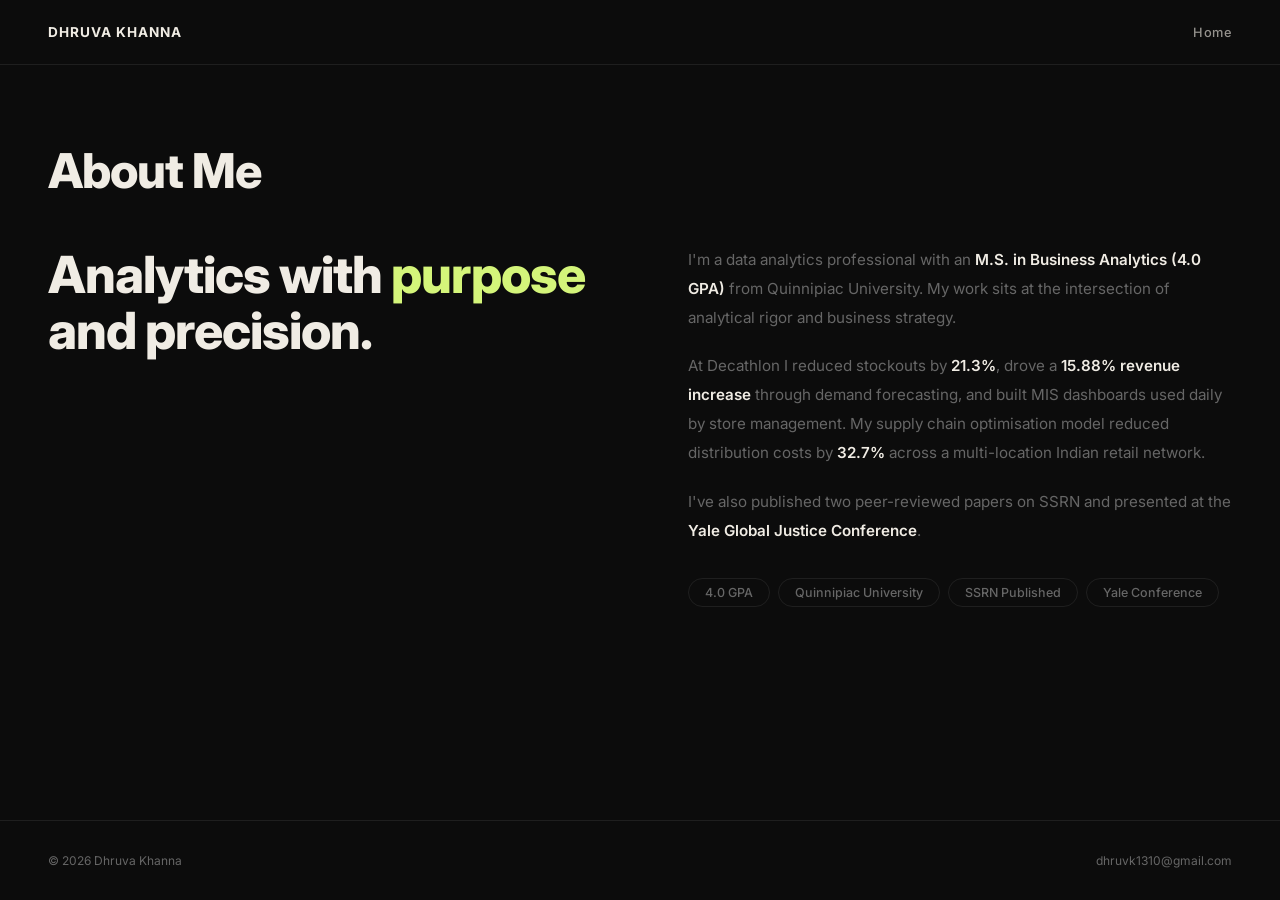
==== about.html @ 1b43ba40 "Restructure into multi-page site with home tiles" ====
<!DOCTYPE html>
<html lang="en">
<head>
  <meta charset="UTF-8" />
  <meta name="viewport" content="width=device-width, initial-scale=1.0" />
  <title>About Me | Dhruva Khanna</title>
  <link href="https://fonts.googleapis.com/css2?family=Inter:wght@300;400;500;600;700;800;900&display=swap" rel="stylesheet" />
  <link rel="stylesheet" href="styles.css" />
  <script>document.documentElement.classList.add('js');</script>
</head>
<body>

  <div id="cursor" aria-hidden="true"></div>
  <div id="cursor-ring" aria-hidden="true"></div>

  <header class="site-header">
    <a class="site-name" href="index.html">Dhruva Khanna</a>
    <nav class="site-nav" aria-label="Site"><a href="index.html">Home</a></nav>
  </header>

  <main class="page">
    <div class="page-head reveal">
      <h1 class="page-title">About Me</h1>
    </div>

    <section class="about">
      <div class="about-left reveal">
        <h2>Analytics with <em>purpose</em> and precision.</h2>
      </div>
      <div class="about-right reveal">
        <p>I'm a data analytics professional with an <strong>M.S. in Business Analytics (4.0 GPA)</strong> from Quinnipiac University. My work sits at the intersection of analytical rigor and business strategy.</p>
        <!-- TODO: the supply chain deck re-solves the model to 32.9% (₹1,36,750 a month). Decide whether to update 32.7% below to match. -->
        <p>At Decathlon I reduced stockouts by <strong>21.3%</strong>, drove a <strong>15.88% revenue increase</strong> through demand forecasting, and built MIS dashboards used daily by store management. My supply chain optimisation model reduced distribution costs by <strong>32.7%</strong> across a multi-location Indian retail network.</p>
        <p>I've also published two peer-reviewed papers on SSRN and presented at the <strong>Yale Global Justice Conference</strong>.</p>
        <ul class="about-chips" aria-label="Highlights">
          <li class="chip">4.0 GPA</li>
          <li class="chip">Quinnipiac University</li>
          <li class="chip">SSRN Published</li>
          <li class="chip">Yale Conference</li>
        </ul>
      </div>
    </section>
  </main>

  <footer>
    <span>© 2026 Dhruva Khanna</span>
    <span>dhruvk1310@gmail.com</span>
  </footer>

  <script src="script.js"></script>
</body>
</html>
---- styles.css ----
*, *::before, *::after { box-sizing: border-box; margin: 0; padding: 0; }

:root {
  --bg: #0c0c0c;
  --text: #f0ece4;
  --muted: #666;
  --border: rgba(255,255,255,0.08);
  --c1: #d4f57a; /* lime */
  --c2: #7af5d4; /* teal */
  --c3: #f57a7a; /* coral */
  --c4: #b07af5; /* purple */
  --c5: #f5c97a; /* amber */
}

html { scroll-behavior: smooth; }

body {
  font-family: 'Inter', sans-serif;
  background: var(--bg);
  color: var(--text);
  overflow-x: hidden;
  min-height: 100vh;
  display: flex;
  flex-direction: column;
}

main { flex: 1; }

:focus-visible {
  outline: 2px solid var(--c1);
  outline-offset: 3px;
}

.sr-only {
  position: absolute;
  width: 1px; height: 1px;
  padding: 0; margin: -1px;
  overflow: hidden;
  clip: rect(0, 0, 0, 0);
  white-space: nowrap;
  border: 0;
}

/* CUSTOM CURSOR (mouse and trackpad only) */
#cursor, #cursor-ring { display: none; }
body.has-cursor { cursor: none; }
body.has-cursor #cursor, body.has-cursor #cursor-ring { display: block; }
#cursor {
  position: fixed;
  width: 8px; height: 8px;
  background: var(--text);
  border-radius: 50%;
  pointer-events: none;
  z-index: 9999;
  transform: translate(-50%, -50%);
  transition: width 0.2s, height 0.2s, background 0.2s;
}
#cursor-ring {
  position: fixed;
  width: 36px; height: 36px;
  border: 1.5px solid rgba(240,236,228,0.4);
  border-radius: 50%;
  pointer-events: none;
  z-index: 9998;
  transform: translate(-50%, -50%);
  transition: width 0.3s, height 0.3s, border-color 0.3s;
}
body:has(a:hover) #cursor, body:has(button:hover) #cursor { width: 0; height: 0; }
body:has(a:hover) #cursor-ring, body:has(button:hover) #cursor-ring { width: 56px; height: 56px; border-color: var(--c1); }

/* SUB-PAGE HEADER */
.site-header {
  display: flex;
  justify-content: space-between;
  align-items: center;
  gap: 1rem;
  padding: 1.5rem 3rem;
  border-bottom: 1px solid var(--border);
}
.site-name {
  font-size: 0.85rem;
  font-weight: 700;
  letter-spacing: 1px;
  text-transform: uppercase;
  color: var(--text);
  text-decoration: none;
}
.site-nav { display: flex; gap: 2rem; }
.site-nav a {
  color: var(--text);
  font-size: 0.8rem;
  font-weight: 500;
  text-decoration: none;
  letter-spacing: 0.5px;
  opacity: 0.6;
  transition: opacity 0.2s;
}
.site-nav a:hover, .site-nav a:focus-visible { opacity: 1; }

/* PAGE SHELL */
.page {
  width: 100%;
  max-width: 1280px;
  margin: 0 auto;
  padding: 5rem 3rem 6rem;
}
.page-head {
  display: flex;
  justify-content: space-between;
  align-items: flex-end;
  flex-wrap: wrap;
  gap: 1.5rem;
  margin-bottom: 3rem;
}
.page-title {
  font-size: clamp(2rem, 4vw, 3rem);
  font-weight: 800;
  letter-spacing: -1px;
  line-height: 1.1;
}
.text-link {
  font-size: 0.8rem;
  font-weight: 600;
  color: var(--muted);
  text-decoration: none;
  letter-spacing: 0.5px;
  border-bottom: 1px solid var(--border);
  padding-bottom: 2px;
  transition: color 0.2s, border-color 0.2s;
}
.text-link:hover, .text-link:focus-visible { color: var(--c1); border-color: var(--c1); }

/* HOME */
.home {
  width: 100%;
  max-width: 1280px;
  margin: 0 auto;
  min-height: 100vh;
  display: flex;
  flex-direction: column;
  justify-content: center;
  padding: 4rem 3rem;
}
.home-name {
  font-size: clamp(3rem, 9vw, 7.5rem);
  font-weight: 900;
  line-height: 0.9;
  letter-spacing: -3px;
  margin-bottom: 1.5rem;
}
.home-name .line2 { color: transparent; -webkit-text-stroke: 1.5px var(--text); }
.home-tagline {
  font-size: clamp(0.95rem, 1.6vw, 1.1rem);
  color: var(--text);
  opacity: 0.65;
  line-height: 1.7;
  margin-bottom: 3.5rem;
  max-width: 640px;
}
.tiles {
  display: grid;
  grid-template-columns: repeat(3, 1fr);
  gap: 1rem;
}
.tile {
  --accent: var(--c1);
  position: relative;
  overflow: hidden;
  display: flex;
  flex-direction: column;
  justify-content: space-between;
  gap: 2rem;
  min-height: 200px;
  padding: 1.75rem;
  border: 1px solid var(--border);
  background: rgba(255,255,255,0.015);
  color: var(--text);
  text-decoration: none;
  transition: border-color 0.25s, transform 0.25s;
}
.tile::before {
  content: '';
  position: absolute;
  inset: 0;
  background: var(--accent);
  opacity: 0;
  transition: opacity 0.3s;
}
.tile:hover, .tile:focus-visible { border-color: var(--accent); transform: translateY(-3px); }
.tile:hover::before, .tile:focus-visible::before { opacity: 0.05; }
.tile:focus-visible { outline: 2px solid var(--accent); outline-offset: 3px; }
.tile-num {
  position: relative;
  font-size: 0.75rem;
  font-weight: 600;
  letter-spacing: 1px;
  color: var(--muted);
}
.tile-bottom {
  position: relative;
  display: flex;
  justify-content: space-between;
  align-items: flex-end;
  gap: 1rem;
}
.tile-title {
  font-size: clamp(1.5rem, 2.4vw, 2.1rem);
  font-weight: 800;
  letter-spacing: -0.5px;
  line-height: 1.1;
  transition: color 0.2s;
}
.tile:hover .tile-title, .tile:focus-visible .tile-title { color: var(--accent); }
.tile-arrow {
  font-size: 1.4rem;
  color: var(--muted);
  transition: transform 0.25s, color 0.25s;
}
.tile:hover .tile-arrow, .tile:focus-visible .tile-arrow { transform: translate(3px, -3px); color: var(--accent); }

/* ABOUT */
.about {
  display: grid;
  grid-template-columns: 1fr 1fr;
  gap: 6rem;
  align-items: start;
}
.about h2 {
  font-size: clamp(2rem, 4vw, 3.5rem);
  font-weight: 800;
  line-height: 1.1;
  letter-spacing: -1px;
}
.about h2 em { font-style: normal; color: var(--c1); }
.about-right p {
  font-size: 0.95rem;
  color: var(--muted);
  line-height: 1.9;
  margin-bottom: 1.25rem;
}
.about-right p strong { color: var(--text); font-weight: 600; }
.about-chips { display: flex; flex-wrap: wrap; gap: 0.5rem; margin-top: 2rem; list-style: none; }
.chip {
  border: 1px solid var(--border);
  padding: 0.4rem 1rem;
  border-radius: 999px;
  font-size: 0.78rem;
  font-weight: 500;
  color: var(--muted);
  transition: all 0.2s;
}
.chip:hover { border-color: var(--c1); color: var(--c1); }

/* PROJECTS */
.project-grid {
  display: grid;
  grid-template-columns: repeat(2, 1fr);
  gap: 1.25rem;
}
.project-card {
  --accent: var(--c1);
  display: flex;
  flex-direction: column;
  gap: 1.25rem;
  padding: 2rem;
  border: 1px solid var(--border);
  background: rgba(255,255,255,0.015);
  transition: border-color 0.25s;
}
.project-card:hover, .project-card:focus-within { border-color: var(--accent); }
.project-num {
  font-size: 0.75rem;
  color: var(--muted);
  font-weight: 600;
  letter-spacing: 1px;
}
.project-card h2 {
  font-size: 1.3rem;
  font-weight: 700;
  line-height: 1.3;
  margin-top: -0.5rem;
}
.project-desc {
  font-size: 0.85rem;
  color: var(--muted);
  line-height: 1.7;
}
.project-did-label {
  font-size: 0.68rem;
  font-weight: 700;
  letter-spacing: 2px;
  text-transform: uppercase;
  color: var(--accent);
  margin-bottom: 0.75rem;
}
.project-did, .exp-points {
  list-style: none;
  display: flex;
  flex-direction: column;
  gap: 0.5rem;
}
.project-did li, .exp-points li {
  position: relative;
  padding-left: 1.1rem;
  font-size: 0.85rem;
  color: var(--muted);
  line-height: 1.6;
}
.project-did li::before, .exp-points li::before {
  content: '';
  position: absolute;
  left: 0;
  top: 0.8em;
  width: 7px;
  height: 1.5px;
  background: var(--accent, var(--c1));
}
.project-did li strong, .exp-points li strong { color: var(--text); font-weight: 600; }
.project-tags {
  display: flex;
  gap: 0.4rem;
  flex-wrap: wrap;
  list-style: none;
}
.ptag {
  font-size: 0.7rem;
  font-weight: 600;
  letter-spacing: 0.5px;
  padding: 0.25rem 0.7rem;
  border-radius: 4px;
  background: rgba(255,255,255,0.05);
  color: var(--muted);
}
.project-actions {
  display: flex;
  flex-wrap: wrap;
  gap: 0.75rem;
  margin-top: auto;
  padding-top: 0.25rem;
}
.btn {
  display: inline-flex;
  align-items: center;
  gap: 0.4rem;
  padding: 0.65rem 1.3rem;
  border-radius: 999px;
  font-size: 0.8rem;
  font-weight: 700;
  letter-spacing: 0.5px;
  text-decoration: none;
  transition: background 0.2s, color 0.2s, border-color 0.2s;
}
.btn-fill { background: var(--accent, var(--c1)); color: var(--bg); border: 1px solid transparent; }
.btn-fill:hover, .btn-fill:focus-visible { background: var(--text); }
.btn-outline { border: 1px solid rgba(255,255,255,0.2); color: var(--text); }
.btn-outline:hover, .btn-outline:focus-visible { border-color: var(--accent, var(--c1)); color: var(--accent, var(--c1)); }
.project-card .btn:focus-visible { outline-color: var(--accent); }

/* EXPERIENCE TIMELINE */
.timeline {
  position: relative;
  list-style: none;
  max-width: 860px;
  padding-left: 2.25rem;
}
.timeline::before {
  content: '';
  position: absolute;
  left: 5px;
  top: 0.45rem;
  bottom: 0.45rem;
  width: 1px;
  background: rgba(255,255,255,0.15);
}
.timeline-item { position: relative; padding-bottom: 3.5rem; }
.timeline-item:last-child { padding-bottom: 0; }
.timeline-item::before {
  content: '';
  position: absolute;
  left: -2.25rem;
  top: 0.3rem;
  width: 11px;
  height: 11px;
  border-radius: 50%;
  background: var(--bg);
  border: 2px solid var(--c1);
}
.timeline-date {
  font-size: 0.78rem;
  font-weight: 600;
  letter-spacing: 0.5px;
  color: var(--c1);
  margin-bottom: 0.6rem;
}
.timeline-item h2 { font-size: 1.15rem; font-weight: 700; margin-bottom: 0.2rem; }
.company { font-size: 0.85rem; color: var(--muted); margin-bottom: 1rem; }

/* SKILLS */
.skills-grid {
  display: grid;
  grid-template-columns: repeat(3, 1fr);
  gap: 0;
}
.skill-group {
  padding: 2rem;
  border: 1px solid var(--border);
  margin: -1px 0 0 -1px;
  transition: background 0.2s;
}
.skill-group:hover { background: rgba(255,255,255,0.02); }
.skill-group-title {
  font-size: 0.68rem;
  font-weight: 700;
  letter-spacing: 2px;
  text-transform: uppercase;
  color: var(--muted);
  margin-bottom: 1rem;
}
.skill-items { display: flex; flex-direction: column; gap: 0.4rem; list-style: none; }
.skill-item { font-size: 0.9rem; font-weight: 500; color: var(--text); }

/* RESEARCH */
.pub-grid { display: grid; grid-template-columns: 1fr 1fr; gap: 1px; background: var(--border); }
.pub-card {
  background: var(--bg);
  padding: 2rem;
  transition: background 0.2s;
}
.pub-card:hover { background: #0f0f0f; }
.pub-year { font-size: 0.7rem; font-weight: 700; letter-spacing: 1.5px; text-transform: uppercase; color: var(--c1); margin-bottom: 0.75rem; }
.pub-card h2 { font-size: 0.95rem; font-weight: 700; color: var(--text); line-height: 1.5; margin-bottom: 0.75rem; }
.pub-card p { font-size: 0.8rem; color: var(--muted); line-height: 1.7; margin-bottom: 1rem; }
.pub-link { font-size: 0.78rem; font-weight: 700; color: var(--c1); text-decoration: none; letter-spacing: 0.5px; }
.pub-link:hover { opacity: 0.8; }

/* CONTACT */
.contact { text-align: center; padding-top: 3rem; }
.contact h1 {
  font-size: clamp(3rem, 10vw, 8rem);
  font-weight: 900;
  letter-spacing: -3px;
  line-height: 0.9;
  margin-bottom: 3rem;
}
.contact h1 .outline { color: transparent; -webkit-text-stroke: 1.5px var(--text); }
.contact-links { display: flex; justify-content: center; gap: 1rem; flex-wrap: wrap; }
.contact-btn {
  padding: 0.85rem 2rem;
  border-radius: 999px;
  font-size: 0.85rem;
  font-weight: 700;
  letter-spacing: 0.5px;
  text-decoration: none;
  transition: all 0.2s;
}
.contact-btn-fill { background: var(--text); color: var(--bg); }
.contact-btn-fill:hover, .contact-btn-fill:focus-visible { background: var(--c1); }
.contact-btn-outline { border: 1px solid var(--border); color: var(--muted); }
.contact-btn-outline:hover, .contact-btn-outline:focus-visible { border-color: var(--text); color: var(--text); }
.contact-email { margin-top: 2rem; font-size: 0.9rem; color: var(--muted); }
.contact-email a { color: var(--text); text-decoration: none; border-bottom: 1px solid var(--border); }
.contact-email a:hover, .contact-email a:focus-visible { color: var(--c1); border-color: var(--c1); }

/* FOOTER */
footer {
  padding: 2rem 3rem;
  border-top: 1px solid var(--border);
  display: flex;
  justify-content: space-between;
  align-items: center;
  font-size: 0.75rem;
  color: var(--muted);
}

/* ANIMATIONS (only when JavaScript runs, so content never stays hidden) */
.js .reveal {
  opacity: 0;
  transform: translateY(30px);
  transition: opacity 0.7s ease, transform 0.7s ease;
}
.js .reveal.visible { opacity: 1; transform: translateY(0); }

@media (prefers-reduced-motion: reduce) {
  html { scroll-behavior: auto; }
  .js .reveal { opacity: 1; transform: none; transition: none; }
  .tile, .tile-arrow, .tile::before { transition: none; }
  .tile:hover, .tile:focus-visible { transform: none; }
}

@media (max-width: 1024px) {
  .tiles { grid-template-columns: repeat(2, 1fr); }
  .project-grid { grid-template-columns: 1fr; }
}

@media (max-width: 768px) {
  .site-header { padding: 1.25rem 1.5rem; }
  .page { padding: 3rem 1.5rem 4rem; }
  .home { padding: 3rem 1.5rem; }
  .home-name { letter-spacing: -2px; }
  .about { grid-template-columns: 1fr; gap: 2.5rem; }
  .skills-grid { grid-template-columns: 1fr 1fr; }
  .pub-grid { grid-template-columns: 1fr; }
  .contact h1 { letter-spacing: -2px; }
  footer { flex-direction: column; gap: 0.5rem; text-align: center; padding: 2rem 1.5rem; }
}

@media (max-width: 640px) {
  .tiles { grid-template-columns: 1fr; }
  .tile { min-height: 130px; }
}

@media (max-width: 480px) {
  .skills-grid { grid-template-columns: 1fr; }
  .project-card { padding: 1.5rem; }
  .pub-card { padding: 1.5rem; }
}
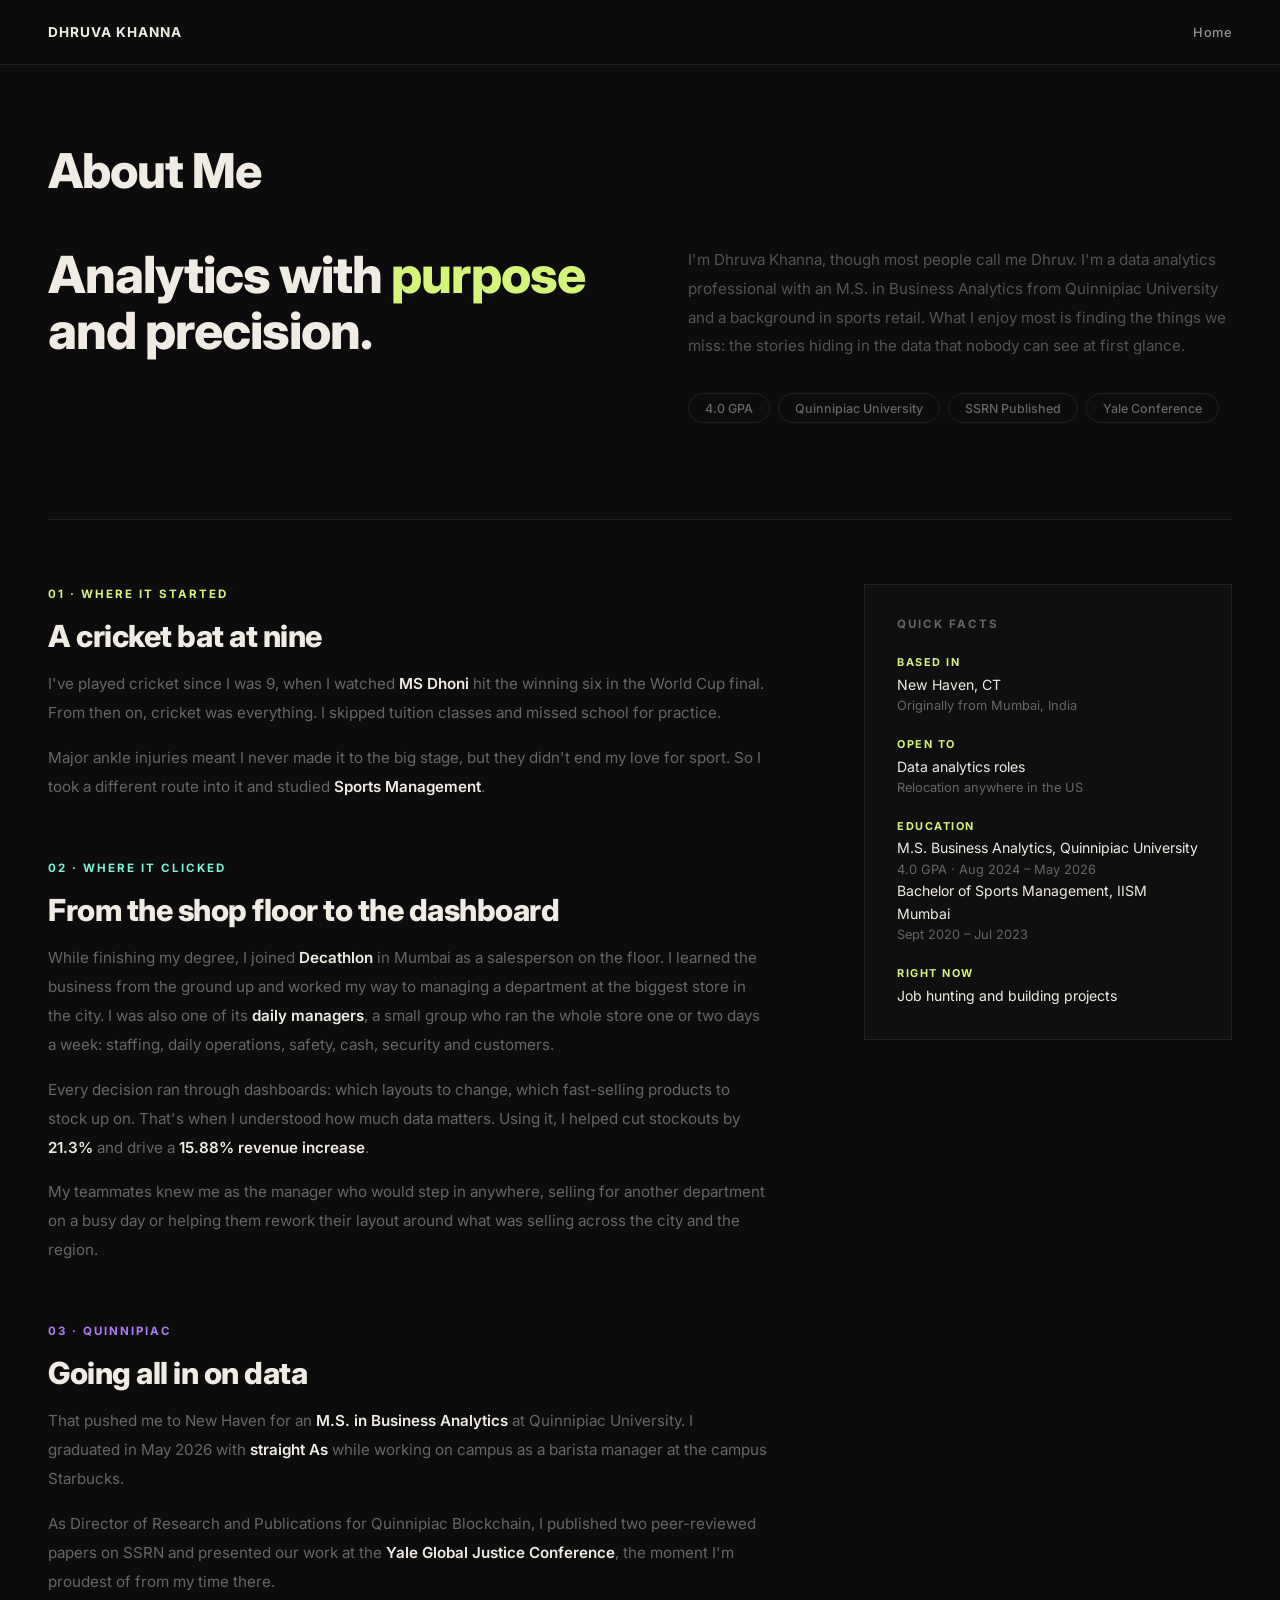
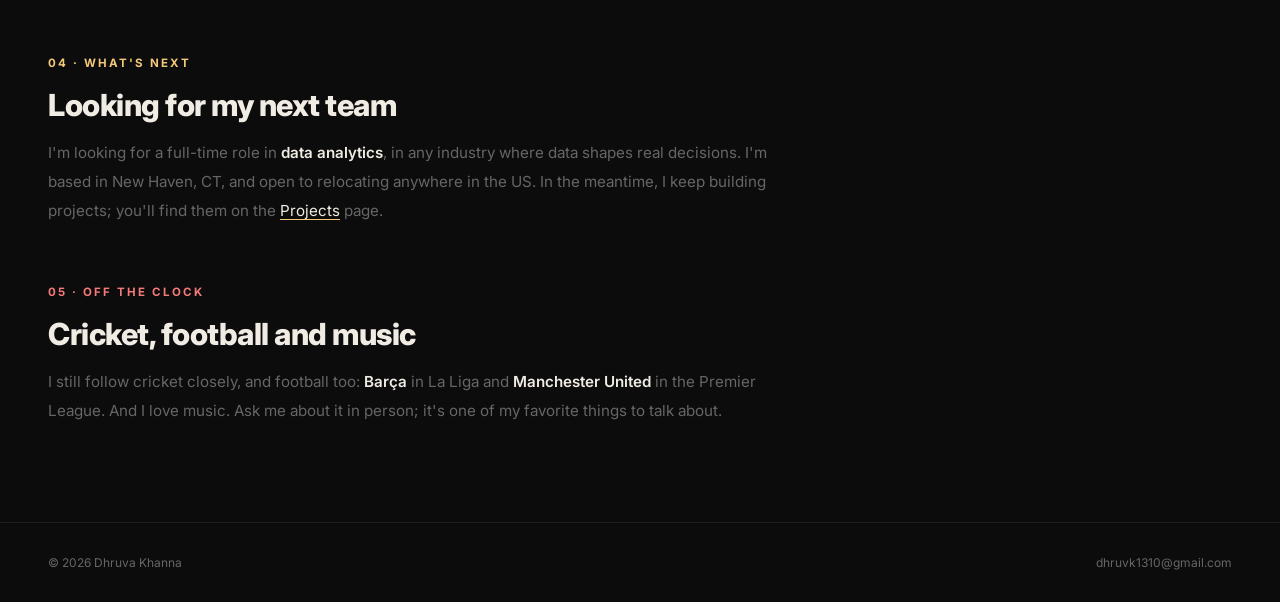
==== commit 710b58ee: "Expand About Me and fix Decathlon dates" ====
--- a/about.html
+++ b/about.html
@@ -28,10 +28,7 @@
         <h2>Analytics with <em>purpose</em> and precision.</h2>
       </div>
       <div class="about-right reveal">
-        <p>I'm a data analytics professional with an <strong>M.S. in Business Analytics (4.0 GPA)</strong> from Quinnipiac University. My work sits at the intersection of analytical rigor and business strategy.</p>
-        <!-- TODO: the supply chain deck re-solves the model to 32.9% (₹1,36,750 a month). Decide whether to update 32.7% below to match. -->
-        <p>At Decathlon I reduced stockouts by <strong>21.3%</strong>, drove a <strong>15.88% revenue increase</strong> through demand forecasting, and built MIS dashboards used daily by store management. My supply chain optimisation model reduced distribution costs by <strong>32.7%</strong> across a multi-location Indian retail network.</p>
-        <p>I've also published two peer-reviewed papers on SSRN and presented at the <strong>Yale Global Justice Conference</strong>.</p>
+        <p class="about-intro">I'm Dhruva Khanna, though most people call me Dhruv. I'm a data analytics professional with an M.S. in Business Analytics from Quinnipiac University and a background in sports retail. What I enjoy most is finding the things we miss: the stories hiding in the data that nobody can see at first glance.</p>
         <ul class="about-chips" aria-label="Highlights">
           <li class="chip">4.0 GPA</li>
           <li class="chip">Quinnipiac University</li>
@@ -40,6 +37,67 @@
         </ul>
       </div>
     </section>
+
+    <div class="about-body">
+      <div class="story">
+        <section class="reveal" style="--accent: var(--c1)">
+          <p class="story-label">01 · Where it started</p>
+          <h3>A cricket bat at nine</h3>
+          <p>I've played cricket since I was 9, when I watched <strong>MS Dhoni</strong> hit the winning six in the World Cup final. From then on, cricket was everything. I skipped tuition classes and missed school for practice.</p>
+          <p>Major ankle injuries meant I never made it to the big stage, but they didn't end my love for sport. So I took a different route into it and studied <strong>Sports Management</strong>.</p>
+        </section>
+
+        <section class="reveal" style="--accent: var(--c2)">
+          <p class="story-label">02 · Where it clicked</p>
+          <h3>From the shop floor to the dashboard</h3>
+          <p>While finishing my degree, I joined <strong>Decathlon</strong> in Mumbai as a salesperson on the floor. I learned the business from the ground up and worked my way to managing a department at the biggest store in the city. I was also one of its <strong>daily managers</strong>, a small group who ran the whole store one or two days a week: staffing, daily operations, safety, cash, security and customers.</p>
+          <p>Every decision ran through dashboards: which layouts to change, which fast-selling products to stock up on. That's when I understood how much data matters. Using it, I helped cut stockouts by <strong>21.3%</strong> and drive a <strong>15.88% revenue increase</strong>.</p>
+          <p>My teammates knew me as the manager who would step in anywhere, selling for another department on a busy day or helping them rework their layout around what was selling across the city and the region.</p>
+        </section>
+
+        <section class="reveal" style="--accent: var(--c4)">
+          <p class="story-label">03 · Quinnipiac</p>
+          <h3>Going all in on data</h3>
+          <p>That pushed me to New Haven for an <strong>M.S. in Business Analytics</strong> at Quinnipiac University. I graduated in May 2026 with <strong>straight As</strong> while working on campus as a barista manager at the campus Starbucks.</p>
+          <p>As Director of Research and Publications for Quinnipiac Blockchain, I published two peer-reviewed papers on SSRN and presented our work at the <strong>Yale Global Justice Conference</strong>, the moment I'm proudest of from my time there.</p>
+        </section>
+
+        <section class="reveal" style="--accent: var(--c5)">
+          <p class="story-label">04 · What's next</p>
+          <h3>Looking for my next team</h3>
+          <p>I'm looking for a full-time role in <strong>data analytics</strong>, in any industry where data shapes real decisions. I'm based in New Haven, CT, and open to relocating anywhere in the US. In the meantime, I keep building projects; you'll find them on the <a href="projects.html">Projects</a> page.</p>
+        </section>
+
+        <section class="reveal" style="--accent: var(--c3)">
+          <p class="story-label">05 · Off the clock</p>
+          <h3>Cricket, football and music</h3>
+          <p>I still follow cricket closely, and football too: <strong>Barça</strong> in La Liga and <strong>Manchester United</strong> in the Premier League. And I love music. Ask me about it in person; it's one of my favorite things to talk about.</p>
+        </section>
+      </div>
+
+      <aside class="facts reveal" aria-labelledby="facts-title">
+        <h2 id="facts-title">Quick facts</h2>
+        <dl>
+          <div>
+            <dt>Based in</dt>
+            <dd>New Haven, CT<span>Originally from Mumbai, India</span></dd>
+          </div>
+          <div>
+            <dt>Open to</dt>
+            <dd>Data analytics roles<span>Relocation anywhere in the US</span></dd>
+          </div>
+          <div>
+            <dt>Education</dt>
+            <dd>M.S. Business Analytics, Quinnipiac University<span>4.0 GPA · Aug 2024 – May 2026</span></dd>
+            <dd>Bachelor of Sports Management, IISM Mumbai<span>Sept 2020 – Jul 2023</span></dd>
+          </div>
+          <div>
+            <dt>Right now</dt>
+            <dd>Job hunting and building projects</dd>
+          </div>
+        </dl>
+      </aside>
+    </div>
   </main>
 
   <footer>
--- a/styles.css
+++ b/styles.css
@@ -251,6 +251,69 @@
 }
 .chip:hover { border-color: var(--c1); color: var(--c1); }
 
+.about-intro { font-size: 1.05rem; color: var(--text); opacity: 0.8; line-height: 1.8; margin-bottom: 1.25rem; }
+.about-body {
+  display: grid;
+  grid-template-columns: minmax(0, 2fr) minmax(0, 1fr);
+  gap: 5rem;
+  align-items: start;
+  margin-top: 6rem;
+  padding-top: 4rem;
+  border-top: 1px solid var(--border);
+}
+.story { display: flex; flex-direction: column; gap: 3.5rem; max-width: 720px; }
+.story .story-label {
+  font-size: 0.72rem;
+  font-weight: 700;
+  letter-spacing: 2px;
+  text-transform: uppercase;
+  color: var(--accent, var(--c1));
+  margin-bottom: 0.75rem;
+}
+.story h3 {
+  font-size: clamp(1.4rem, 2.4vw, 1.9rem);
+  font-weight: 800;
+  letter-spacing: -0.5px;
+  line-height: 1.2;
+  margin-bottom: 1rem;
+}
+.story p {
+  font-size: 0.95rem;
+  color: var(--muted);
+  line-height: 1.9;
+  margin-bottom: 1rem;
+}
+.story p:last-child { margin-bottom: 0; }
+.story p a { color: var(--text); text-decoration: underline; text-decoration-color: var(--accent, var(--c1)); text-underline-offset: 3px; }
+.story p a:hover, .story p a:focus-visible { color: var(--accent, var(--c1)); }
+.story p strong { color: var(--text); font-weight: 600; }
+.facts {
+  position: sticky;
+  top: 2rem;
+  border: 1px solid var(--border);
+  background: rgba(255,255,255,0.015);
+  padding: 2rem;
+}
+.facts h2 {
+  font-size: 0.72rem;
+  font-weight: 700;
+  letter-spacing: 2px;
+  text-transform: uppercase;
+  color: var(--muted);
+  margin-bottom: 1.5rem;
+}
+.facts dl { display: flex; flex-direction: column; gap: 1.25rem; }
+.facts dt {
+  font-size: 0.68rem;
+  font-weight: 700;
+  letter-spacing: 1.5px;
+  text-transform: uppercase;
+  color: var(--c1);
+  margin-bottom: 0.3rem;
+}
+.facts dd { font-size: 0.88rem; color: var(--text); line-height: 1.6; }
+.facts dd span { display: block; color: var(--muted); font-size: 0.8rem; }
+
 /* PROJECTS */
 .project-grid {
   display: grid;
@@ -498,6 +561,8 @@
   .home { padding: 3rem 1.5rem; }
   .home-name { letter-spacing: -2px; }
   .about { grid-template-columns: 1fr; gap: 2.5rem; }
+  .about-body { grid-template-columns: 1fr; gap: 3rem; margin-top: 4rem; padding-top: 3rem; }
+  .facts { position: static; order: -1; padding: 1.5rem; }
   .skills-grid { grid-template-columns: 1fr 1fr; }
   .pub-grid { grid-template-columns: 1fr; }
   .contact h1 { letter-spacing: -2px; }
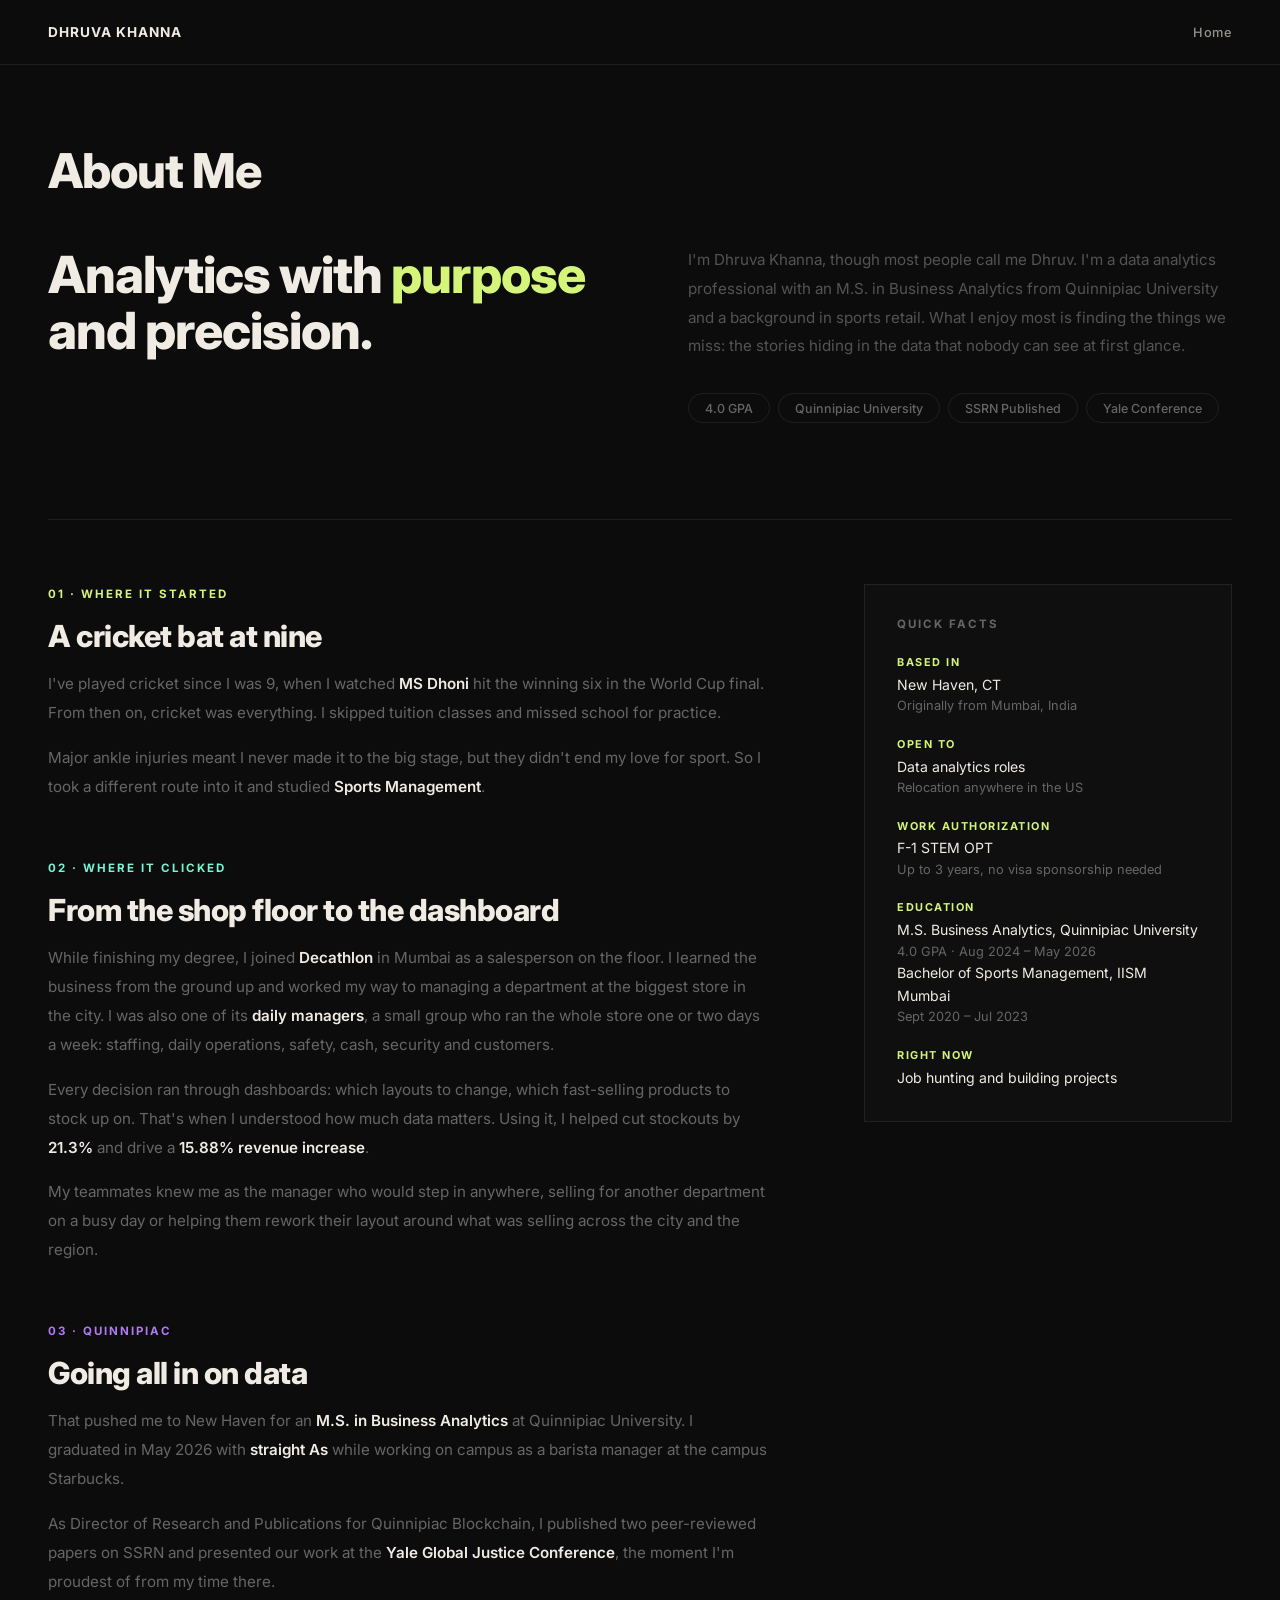
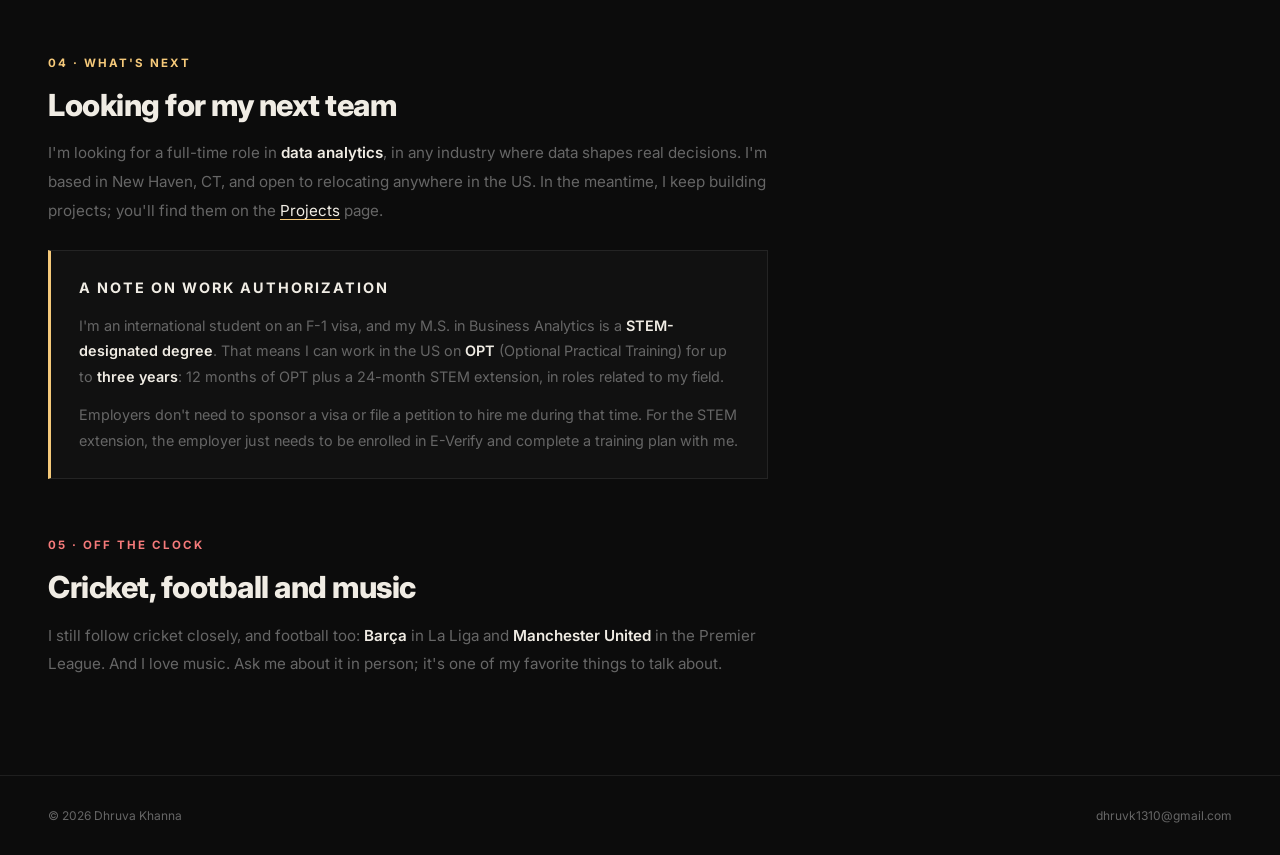
==== commit 268ce610: "Add work authorization note to About Me" ====
--- a/about.html
+++ b/about.html
@@ -5,7 +5,7 @@
   <meta name="viewport" content="width=device-width, initial-scale=1.0" />
   <title>About Me | Dhruva Khanna</title>
   <link href="https://fonts.googleapis.com/css2?family=Inter:wght@300;400;500;600;700;800;900&display=swap" rel="stylesheet" />
-  <link rel="stylesheet" href="styles.css" />
+  <link rel="stylesheet" href="styles.css?v=3" />
   <script>document.documentElement.classList.add('js');</script>
 </head>
 <body>
@@ -66,6 +66,11 @@
           <p class="story-label">04 · What's next</p>
           <h3>Looking for my next team</h3>
           <p>I'm looking for a full-time role in <strong>data analytics</strong>, in any industry where data shapes real decisions. I'm based in New Haven, CT, and open to relocating anywhere in the US. In the meantime, I keep building projects; you'll find them on the <a href="projects.html">Projects</a> page.</p>
+          <div class="note">
+            <p class="note-title">A note on work authorization</p>
+            <p>I'm an international student on an F-1 visa, and my M.S. in Business Analytics is a <strong>STEM-designated degree</strong>. That means I can work in the US on <strong>OPT</strong> (Optional Practical Training) for up to <strong>three years</strong>: 12 months of OPT plus a 24-month STEM extension, in roles related to my field.</p>
+            <p>Employers don't need to sponsor a visa or file a petition to hire me during that time. For the STEM extension, the employer just needs to be enrolled in E-Verify and complete a training plan with me.</p>
+          </div>
         </section>
 
         <section class="reveal" style="--accent: var(--c3)">
@@ -87,6 +92,10 @@
             <dd>Data analytics roles<span>Relocation anywhere in the US</span></dd>
           </div>
           <div>
+            <dt>Work authorization</dt>
+            <dd>F-1 STEM OPT<span>Up to 3 years, no visa sponsorship needed</span></dd>
+          </div>
+          <div>
             <dt>Education</dt>
             <dd>M.S. Business Analytics, Quinnipiac University<span>4.0 GPA · Aug 2024 – May 2026</span></dd>
             <dd>Bachelor of Sports Management, IISM Mumbai<span>Sept 2020 – Jul 2023</span></dd>
@@ -105,6 +114,6 @@
     <span>dhruvk1310@gmail.com</span>
   </footer>
 
-  <script src="script.js"></script>
+  <script src="script.js?v=3"></script>
 </body>
 </html>
--- a/styles.css
+++ b/styles.css
@@ -284,6 +284,23 @@
   margin-bottom: 1rem;
 }
 .story p:last-child { margin-bottom: 0; }
+.note {
+  margin-top: 1.5rem;
+  padding: 1.5rem 1.75rem;
+  border: 1px solid var(--border);
+  border-left: 3px solid var(--accent, var(--c1));
+  background: rgba(255,255,255,0.02);
+}
+.story .note-title {
+  font-size: 0.72rem;
+  font-weight: 700;
+  letter-spacing: 2px;
+  text-transform: uppercase;
+  color: var(--text);
+  margin-bottom: 0.75rem;
+}
+.story .note p { font-size: 0.9rem; line-height: 1.8; margin-bottom: 0.75rem; }
+.story .note p:last-child { margin-bottom: 0; }
 .story p a { color: var(--text); text-decoration: underline; text-decoration-color: var(--accent, var(--c1)); text-underline-offset: 3px; }
 .story p a:hover, .story p a:focus-visible { color: var(--accent, var(--c1)); }
 .story p strong { color: var(--text); font-weight: 600; }
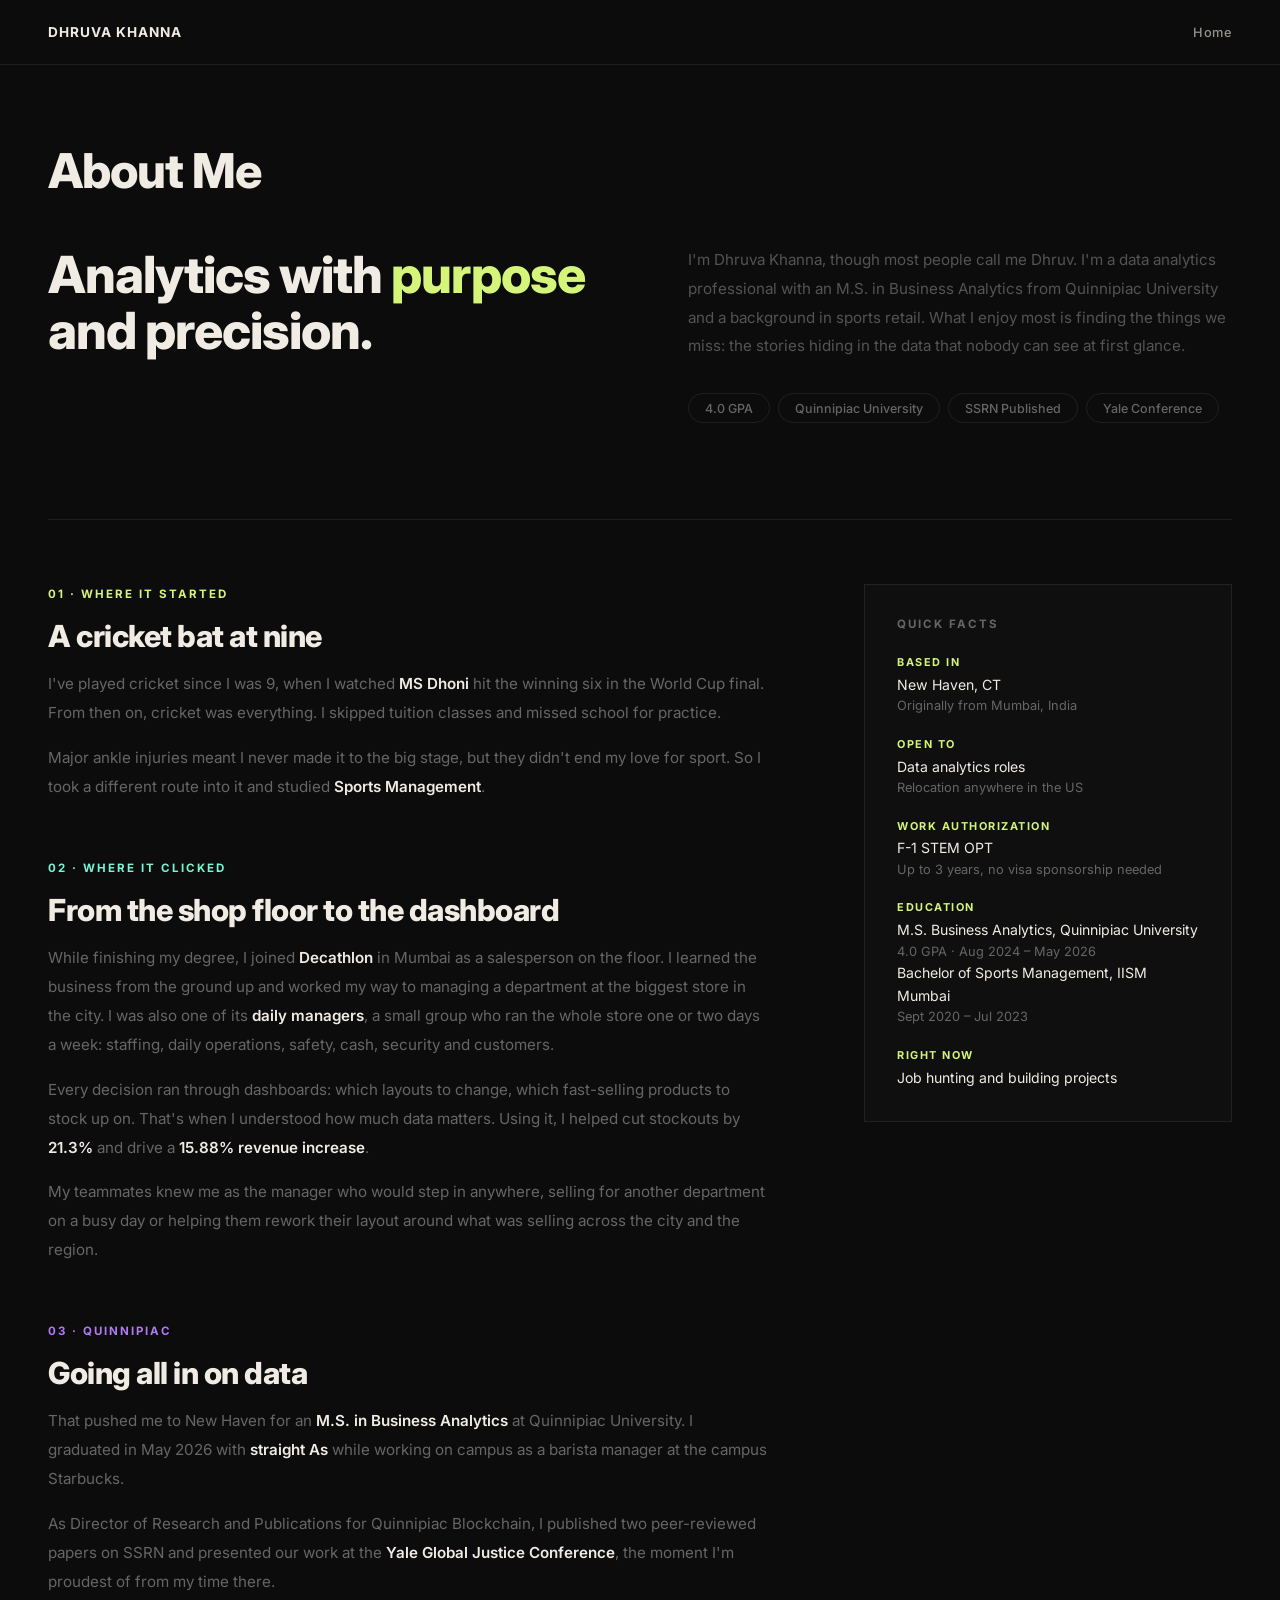
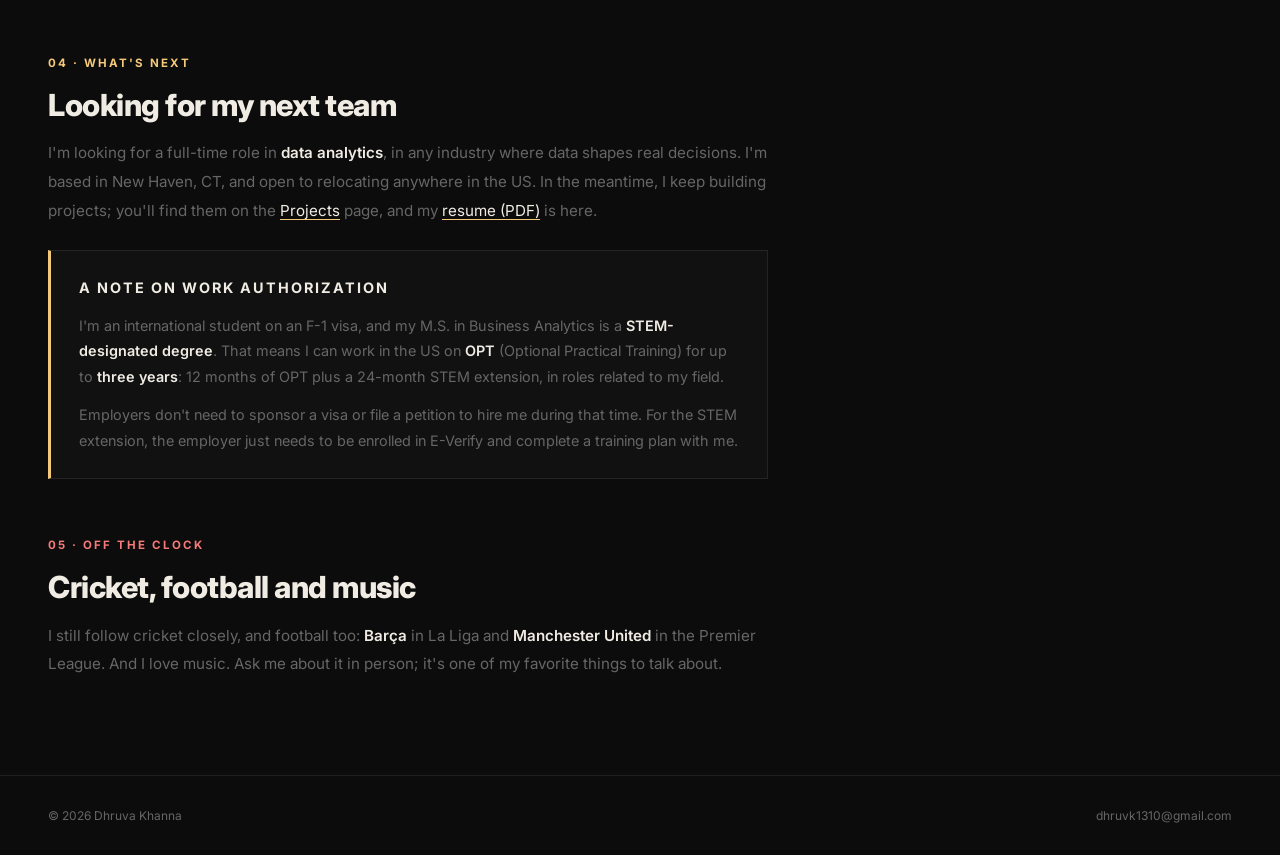
==== commit 37171824: "Add resume, SSRN links, link previews and tab icon" ====
--- a/about.html
+++ b/about.html
@@ -4,8 +4,16 @@
   <meta charset="UTF-8" />
   <meta name="viewport" content="width=device-width, initial-scale=1.0" />
   <title>About Me | Dhruva Khanna</title>
+  <meta name="description" content="From cricket and sports retail to data analytics: Dhruva Khanna's story, education and work authorization." />
+  <meta property="og:type" content="website" />
+  <meta property="og:title" content="About Me | Dhruva Khanna" />
+  <meta property="og:description" content="From cricket and sports retail to data analytics: Dhruva Khanna's story, education and work authorization." />
+  <meta property="og:url" content="https://dhruvk1310-lang.github.io/dhruvs-portfolio/about.html" />
+  <meta property="og:image" content="https://dhruvk1310-lang.github.io/dhruvs-portfolio/og-image.png" />
+  <meta name="twitter:card" content="summary_large_image" />
+  <link rel="icon" href="favicon.svg" type="image/svg+xml" />
   <link href="https://fonts.googleapis.com/css2?family=Inter:wght@300;400;500;600;700;800;900&display=swap" rel="stylesheet" />
-  <link rel="stylesheet" href="styles.css?v=3" />
+  <link rel="stylesheet" href="styles.css?v=4" />
   <script>document.documentElement.classList.add('js');</script>
 </head>
 <body>
@@ -65,7 +73,7 @@
         <section class="reveal" style="--accent: var(--c5)">
           <p class="story-label">04 · What's next</p>
           <h3>Looking for my next team</h3>
-          <p>I'm looking for a full-time role in <strong>data analytics</strong>, in any industry where data shapes real decisions. I'm based in New Haven, CT, and open to relocating anywhere in the US. In the meantime, I keep building projects; you'll find them on the <a href="projects.html">Projects</a> page.</p>
+          <p>I'm looking for a full-time role in <strong>data analytics</strong>, in any industry where data shapes real decisions. I'm based in New Haven, CT, and open to relocating anywhere in the US. In the meantime, I keep building projects; you'll find them on the <a href="projects.html">Projects</a> page, and my <a href="Dhruva-Khanna-Resume.pdf" target="_blank" rel="noopener">resume (PDF)</a> is here.</p>
           <div class="note">
             <p class="note-title">A note on work authorization</p>
             <p>I'm an international student on an F-1 visa, and my M.S. in Business Analytics is a <strong>STEM-designated degree</strong>. That means I can work in the US on <strong>OPT</strong> (Optional Practical Training) for up to <strong>three years</strong>: 12 months of OPT plus a 24-month STEM extension, in roles related to my field.</p>
@@ -114,6 +122,6 @@
     <span>dhruvk1310@gmail.com</span>
   </footer>
 
-  <script src="script.js?v=3"></script>
+  <script src="script.js?v=4"></script>
 </body>
 </html>
--- a/styles.css
+++ b/styles.css
@@ -148,7 +148,7 @@
   letter-spacing: -3px;
   margin-bottom: 1.5rem;
 }
-.home-name .line2 { color: transparent; -webkit-text-stroke: 1.5px var(--text); }
+.home-name .line2 { color: var(--bg); -webkit-text-stroke: 3px var(--text); paint-order: stroke fill; }
 .home-tagline {
   font-size: clamp(0.95rem, 1.6vw, 1.1rem);
   color: var(--text);
@@ -522,7 +522,7 @@
   line-height: 0.9;
   margin-bottom: 3rem;
 }
-.contact h1 .outline { color: transparent; -webkit-text-stroke: 1.5px var(--text); }
+.contact h1 .outline { color: var(--bg); -webkit-text-stroke: 3px var(--text); paint-order: stroke fill; }
 .contact-links { display: flex; justify-content: center; gap: 1rem; flex-wrap: wrap; }
 .contact-btn {
   padding: 0.85rem 2rem;
